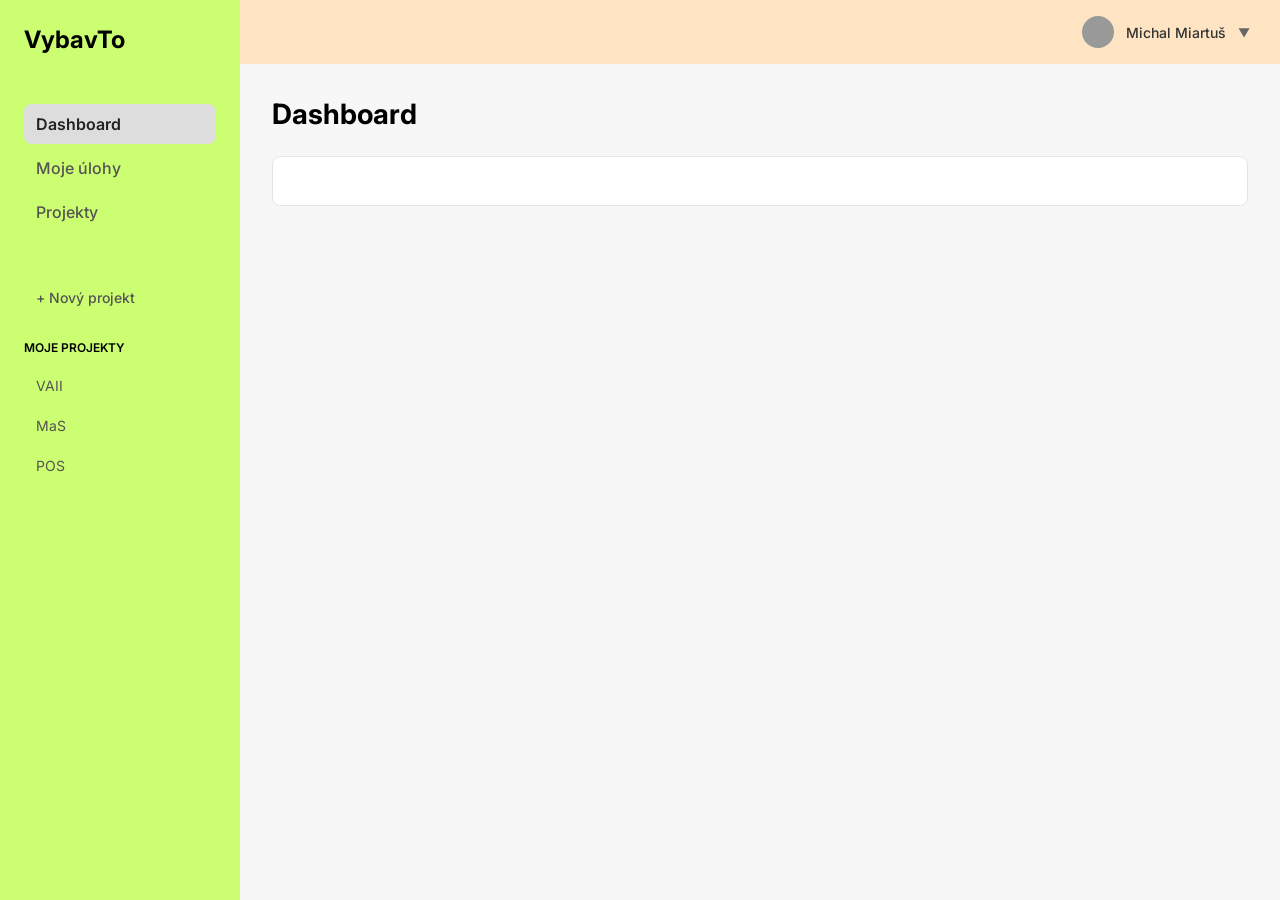
==== html/index.html @ 931cc240 "Pridanie základného rozloženia aplikácie. HTML, CSS, JS." ====
<!DOCTYPE html>
<html lang="sk">
<head>
    <meta charset="UTF-8">
    <meta name="viewport" content="width=device-width, initial-scale=1.0">
    <link href="https://fonts.googleapis.com/css2?family=Inter:wght@400;500;600;700&display=swap" rel="stylesheet">
    <title>VybavTo</title>
    <link rel="stylesheet" href="style.css">
    <script src="script.js" defer></script>
</head>
<body>
    <div class="app-container">
        <aside>
            <h1>VybavTo</h1>
            <nav>
                <ul>
                    <li><a href="" class="active">Dashboard</a></li>
                    <li><a href="">Moje úlohy</a></li>
                    <li><a href="">Projekty</a></li>
                </ul>
            </nav>
            <section>
                <button>+ Nový projekt</button>
                <h2>Moje projekty</h2>
                <ul>
                    <li><a href="">VAII</a></li>
                    <li><a href="">MaS</a></li>
                    <li><a href="">POS</a></li>
                </ul>
            </section>
        </aside>
        <header>
            <button class="mobile-menu-toggle" type="button" aria-expanded="false" aria-label="Otvoriť navigáciu">
                ☰
            </button>
            <button type="button" class="user-menu-toggle">
                <span class="avatar"></span>
                <span class="user-name">Michal Miartuš</span>
                <span class="user-menu-arrow">▼</span>
            </button>
        </header>
        <main>
            <div class="dashboard-content">
                <h2>Dashboard</h2>
                <div class="content-placeholder">

                </div>
            </div>
        </main>
    </div>
</body>
</html>
---- html/style.css ----
* {
    margin: 0;
    box-sizing: border-box;
}

body {
    color: black;
    font-family: Inter, sans-serif;
}

.app-container {
    display: grid;
    grid-template-columns: 240px 1fr;
    grid-template-rows: 64px 1fr;
    min-height: 100vh;
}

aside {
    grid-row: 1 / 3;
    background-color: #cbff71;
    padding: 24px;
    display: flex;
    flex-direction: column;
    row-gap: 48px;
}

nav ul {
    display: flex;
    flex-direction: column;
    list-style: none;
    padding: 0;
    gap: 4px;
}

nav a {
    display: block;
    padding: 8px 12px;
    font-size: 16px;
    font-weight: 500;
    line-height: 24px;
    color: #555353;
    text-decoration: none;
    transition: background-color 0.2s;
}

aside section ul {
    display: flex;
    flex-direction: column;
    list-style: none;
    padding: 0;
    gap: 4px;
}

aside section a {
    display: block;
    padding: 8px 12px;
    text-decoration: none;
    line-height: 20px;
    font-size: 14px;
    color: #555353;
}

aside section h2 {
    font-size: 12px;
    font-weight: 600;
    line-height: 16px;
    text-transform: uppercase;
    margin-bottom: 12px;
}

aside section button {
    margin-bottom: 24px;
    font-size: 14px;
    font-weight: 500;
    border: none;
    background: none;
    color: #555353;
    cursor: pointer;
    font-family: inherit;
    padding: 8px 12px;
    line-height: 20px;
}

aside h1 {
    font-size: 24px;
    font-weight: 700;
    line-height: 32px;
}

header {
    display: flex;
    justify-content: flex-end;
    align-items: center;
    padding: 0 24px;
    background-color: bisque;
}

.user-menu-toggle {
    display: flex;
    align-items: center;
    gap: 12px;
    border: none;
    background: none;
    cursor: pointer;
    font-family: inherit;
}

.avatar {
    width: 32px;
    height: 32px;
    background-color: #999999;
    border-radius: 50%;
}

.user-name {
    font-size: 14px;
    font-weight: 500;
    color: #333333;
}

.user-menu-arrow {
    font-size: 12px;
    color: #666666;
}

main {
    background-color: #f7f7f7;
    padding: 32px;
}

.content-placeholder {
    width: 100%;
    padding: 24px;
    background-color: white;
    border: 1px solid #e5e5e5;
    border-radius: 8px;
}

main h2 {
    margin-bottom: 24px;
    font-size: 28px;
    font-weight: 700;
    line-height: 36px;
}

.dashboard-content {
    width: 100%;
    max-width: 1200px;
    margin: 0 auto;
}

nav a.active {
    background-color: #DDDDDD;
    color: #222222;
    font-weight: 600;
    border-radius: 8px;
}

nav a:hover:not(.active) {
    background-color: #eaeaea;
    border-radius: 8px;
}

nav a:focus-visible {
    outline: 2px solid #555555;
    outline-offset: 2px;
}

.mobile-menu-toggle {
    display: none;
    background: none;
    border: none;
    font-size: 24px;
    color: #333333;
    cursor: pointer;
}

@media (max-width: 768px) {
    aside {
        display: none;
    }

    .app-container {
        grid-template-columns: 1fr;
    }

    main {
        padding: 16px;
    }

    header {
        padding: 0 16px;
        justify-content: space-between;
    }

    main h2 {
        font-size: 24px;
        line-height: 32px;
    }

    .mobile-menu-toggle {
        display: block;
    }

    aside.open {
        display: flex;
        position: fixed;
        top: 64px;
        left: 0;
        bottom: 0;
        width: 240px;
        overflow-y: auto;
        z-index: 100;
    }
}
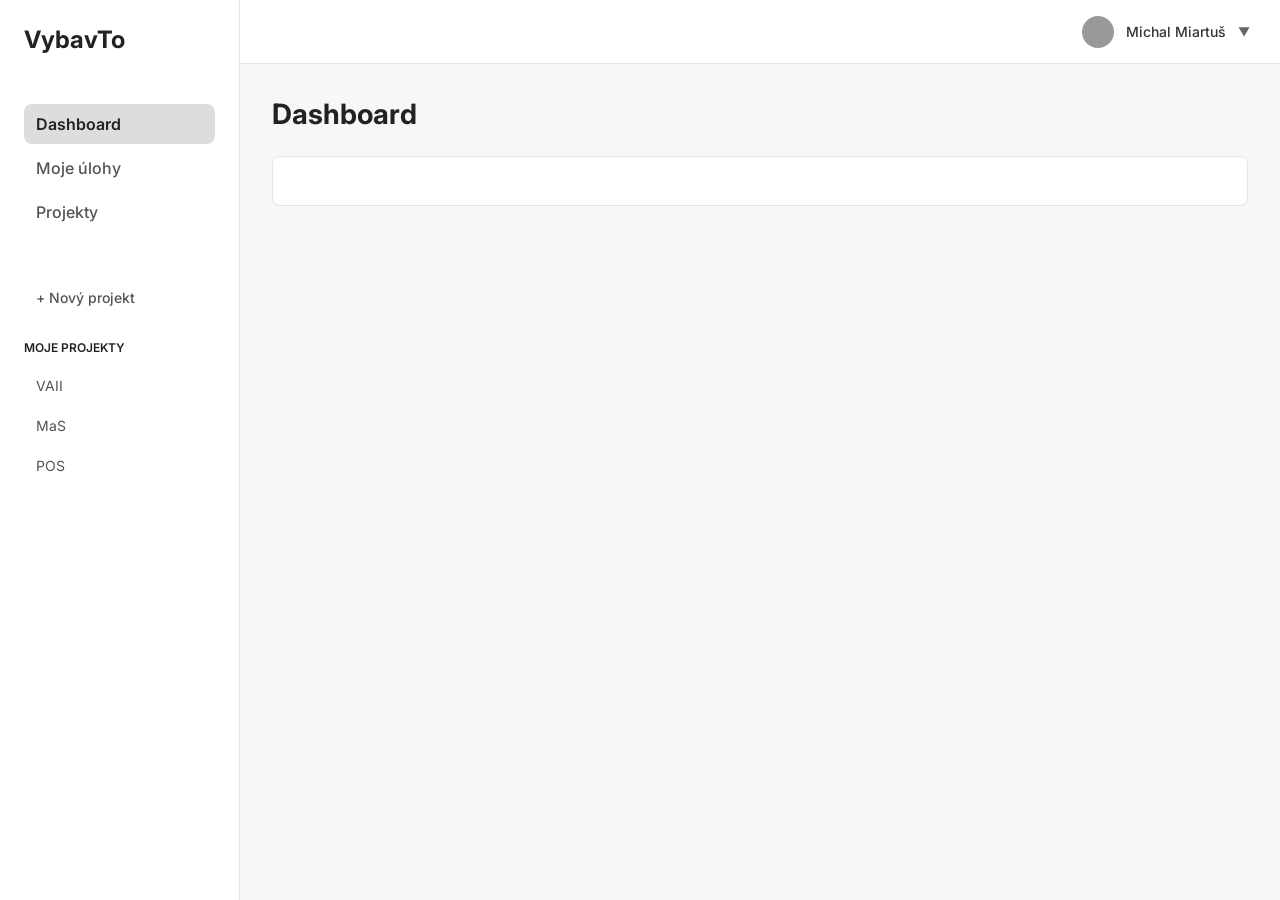
==== commit 4a22fd23: "Dokoncenie prvej stranky." ====
--- a/html/index.html
+++ b/html/index.html
@@ -10,7 +10,7 @@
 </head>
 <body>
     <div class="app-container">
-        <aside>
+        <aside id="mobile-sidebar">
             <h1>VybavTo</h1>
             <nav>
                 <ul>
@@ -30,7 +30,8 @@
             </section>
         </aside>
         <header>
-            <button class="mobile-menu-toggle" type="button" aria-expanded="false" aria-label="Otvoriť navigáciu">
+            <button class="mobile-menu-toggle" type="button" aria-expanded="false" aria-label="Otvoriť navigáciu"
+                    aria-controls="mobile-sidebar">
                 ☰
             </button>
             <button type="button" class="user-menu-toggle">
--- a/html/style.css
+++ b/html/style.css
@@ -1,10 +1,20 @@
+:root {
+    --color-surface: #ffffff;
+    --color-background: #f7f7f7;
+    --color-text: #222222;
+    --color-muted: #666666;
+    --color-border: #e5e5e5;
+    --color-hover: #eeeeee;
+    --color-active: #dddddd;
+}
+
 * {
     margin: 0;
     box-sizing: border-box;
 }
 
 body {
-    color: black;
+    color: var(--color-text);
     font-family: Inter, sans-serif;
 }
 
@@ -17,11 +27,12 @@
 
 aside {
     grid-row: 1 / 3;
-    background-color: #cbff71;
+    background-color: var(--color-surface);
     padding: 24px;
     display: flex;
     flex-direction: column;
     row-gap: 48px;
+    border-right: 1px solid var(--color-border);
 }
 
 nav ul {
@@ -92,7 +103,8 @@
     justify-content: flex-end;
     align-items: center;
     padding: 0 24px;
-    background-color: bisque;
+    background-color: var(--color-surface);
+    border-bottom: 1px solid var(--color-border);
 }
 
 .user-menu-toggle {
@@ -120,19 +132,19 @@
 
 .user-menu-arrow {
     font-size: 12px;
-    color: #666666;
+    color: var(--color-muted);
 }
 
 main {
-    background-color: #f7f7f7;
+    background-color: var(--color-background);
     padding: 32px;
 }
 
 .content-placeholder {
     width: 100%;
     padding: 24px;
-    background-color: white;
-    border: 1px solid #e5e5e5;
+    background-color: var(--color-surface);
+    border: 1px solid var(--color-border);
     border-radius: 8px;
 }
 
@@ -150,14 +162,14 @@
 }
 
 nav a.active {
-    background-color: #DDDDDD;
-    color: #222222;
+    background-color: var(--color-active);
+    color: var(--color-text);
     font-weight: 600;
     border-radius: 8px;
 }
 
 nav a:hover:not(.active) {
-    background-color: #eaeaea;
+    background-color: var(--color-hover);
     border-radius: 8px;
 }
 
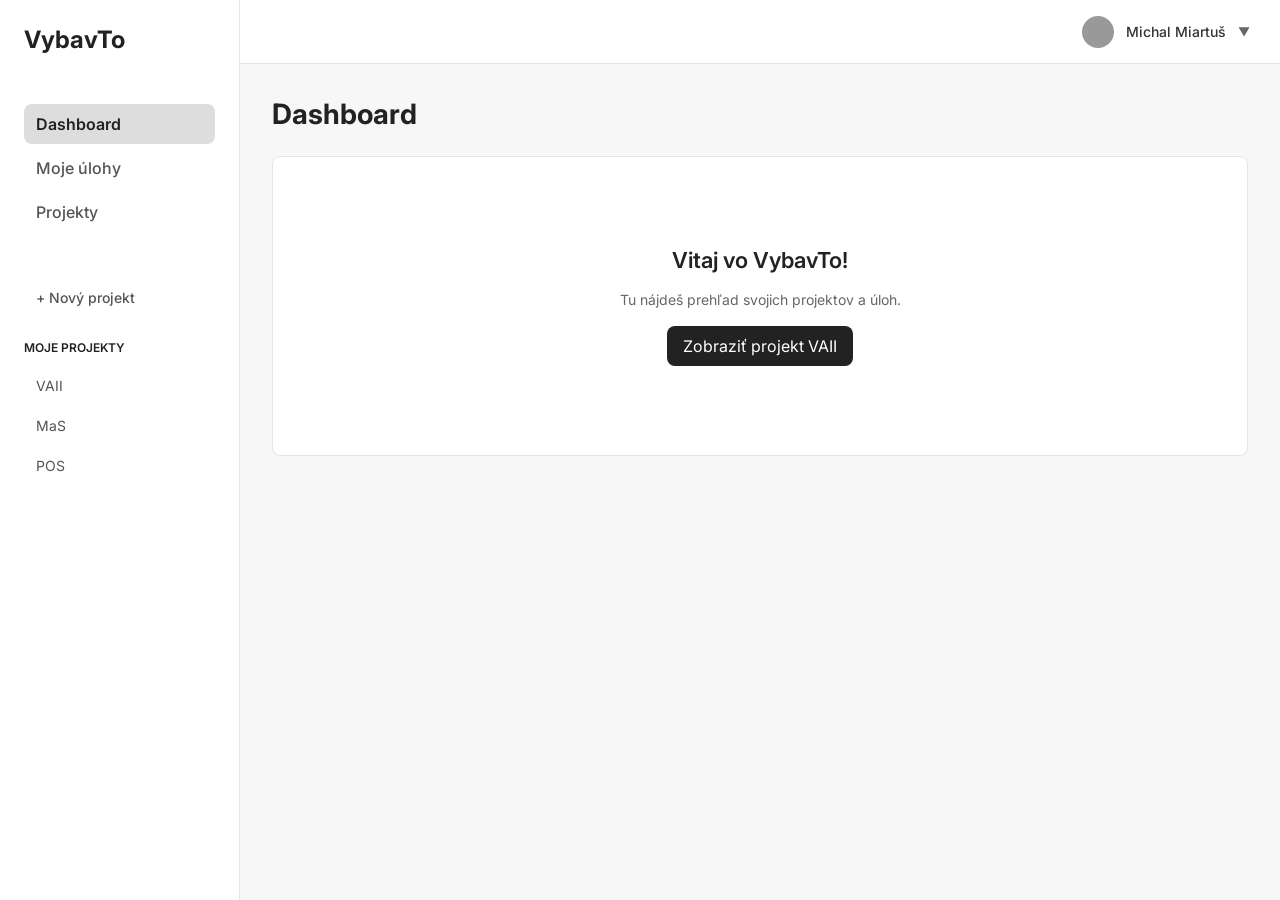
==== commit 75cd4bfa: "Dokoncenie implementacie netrivialnej stranky." ====
--- a/html/index.html
+++ b/html/index.html
@@ -14,7 +14,7 @@
             <h1>VybavTo</h1>
             <nav>
                 <ul>
-                    <li><a href="" class="active">Dashboard</a></li>
+                    <li><a href="index.html" class="active" aria-current="page">Dashboard</a></li>
                     <li><a href="">Moje úlohy</a></li>
                     <li><a href="">Projekty</a></li>
                 </ul>
@@ -23,7 +23,7 @@
                 <button>+ Nový projekt</button>
                 <h2>Moje projekty</h2>
                 <ul>
-                    <li><a href="">VAII</a></li>
+                    <li><a href="project.html">VAII</a></li>
                     <li><a href="">MaS</a></li>
                     <li><a href="">POS</a></li>
                 </ul>
@@ -43,8 +43,10 @@
         <main>
             <div class="dashboard-content">
                 <h2>Dashboard</h2>
-                <div class="content-placeholder">
-
+                <div class="content-placeholder dashboard-empty">
+                    <h3>Vitaj vo VybavTo!</h3>
+                    <p>Tu nájdeš prehľad svojich projektov a úloh.</p>
+                    <a href="project.html" class="dashboard-link">Zobraziť projekt VAII</a>
                 </div>
             </div>
         </main>
--- a/html/style.css
+++ b/html/style.css
@@ -51,6 +51,9 @@
     line-height: 24px;
     color: #555353;
     text-decoration: none;
+}
+
+aside a {
     transition: background-color 0.2s;
 }
 
@@ -161,19 +164,19 @@
     margin: 0 auto;
 }
 
-nav a.active {
+aside a.active {
     background-color: var(--color-active);
     color: var(--color-text);
     font-weight: 600;
     border-radius: 8px;
 }
 
-nav a:hover:not(.active) {
+aside a:hover:not(.active) {
     background-color: var(--color-hover);
     border-radius: 8px;
 }
 
-nav a:focus-visible {
+aside a:focus-visible {
     outline: 2px solid #555555;
     outline-offset: 2px;
 }
@@ -185,6 +188,241 @@
     font-size: 24px;
     color: #333333;
     cursor: pointer;
+}
+
+.kanban-board {
+    display: grid;
+    grid-template-columns: repeat(3, minmax(0, 1fr));
+    gap: 16px;
+}
+
+.kanban-column {
+    background-color: var(--color-background);
+    border-radius: 8px;
+    padding: 16px;
+    display: flex;
+    flex-direction: column;
+    gap: 24px;
+}
+
+.task-card {
+    background-color: var(--color-surface);
+    padding: 16px;
+    border: 1px solid var(--color-border);
+    border-radius: 8px;
+    display: flex;
+    flex-direction: column;
+    gap: 8px;
+    transition: border-color 0.2s, box-shadow 0.2s;
+}
+
+.task-card:hover {
+    border-color: #cccccc;
+    box-shadow: 0 2px 8px rgba(0, 0, 0, 0.06);
+}
+
+.kanban-column h3 {
+    font-size: 14px;
+    font-weight: 600;
+    border-bottom: 1px solid var(--color-border);
+    padding-bottom: 12px;
+}
+
+.task-card h4 {
+    font-size: 14px;
+    font-weight: 600;
+}
+
+.task-priority {
+    font-size: 12px;
+    color: var(--color-muted);
+    background-color: var(--color-hover);
+    padding: 4px 8px;
+    border: 1px solid var(--color-border);
+    border-radius: 4px;
+    font-weight: 500;
+    align-self: flex-start;
+}
+
+.task-list {
+    display: flex;
+    flex-direction: column;
+    gap: 12px;
+}
+
+.project-header {
+    display: flex;
+    justify-content: space-between;
+    align-items: center;
+    margin-bottom: 24px;
+}
+
+.project-header h2 {
+    margin-bottom: 0;
+}
+
+.project-header button {
+    background-color: var(--color-hover);
+    color: var(--color-text);
+    font-size: 14px;
+    font-weight: 500;
+    line-height: 20px;
+    padding: 10px 16px;
+    border-radius: 8px;
+    border: none;
+    cursor: pointer;
+    font-family: inherit;
+    transition: background-color 0.2s;
+}
+
+.project-header button:hover:not(.primary-action) {
+    background-color: var(--color-active);
+}
+
+.project-actions {
+    display: flex;
+    gap: 12px;
+}
+
+.project-info p {
+    font-size: 14px;
+    color: var(--color-muted);
+    margin-top: 4px;
+}
+
+.project-filters {
+    display: grid;
+    grid-template-columns: 3fr repeat(3, 1fr);
+    gap: 16px;
+    margin-bottom: 24px;
+}
+
+.project-filters input,
+.project-filters select {
+    width: 100%;
+    padding: 10px 12px;
+    background-color: var(--color-surface);
+    border: 1px solid var(--color-border);
+    border-radius: 6px;
+    font-size: 14px;
+    font-family: inherit;
+}
+
+.project-filters input:focus-visible,
+.project-filters select:focus-visible,
+.dashboard-link:focus-visible {
+    outline: 2px solid #555555;
+    outline-offset: 2px;
+}
+
+button:focus-visible {
+    outline: 2px solid #555555;
+    outline-offset: 2px;
+}
+
+.task-meta {
+    font-size: 13px;
+    color: var(--color-muted);
+}
+
+.task-footer {
+    display: flex;
+    justify-content: space-between;
+    align-items: center;
+    flex-wrap: wrap;
+    gap: 8px;
+}
+
+.project-header .primary-action {
+    background-color: var(--color-text);
+    color: var(--color-surface);
+}
+
+.project-header .primary-action:hover {
+    background-color: #444444;
+}
+
+.column-count {
+    display: inline-flex;
+    align-items: center;
+    justify-content: center;
+    width: 24px;
+    height: 24px;
+    border-radius: 50%;
+    background-color: var(--color-active);
+    color: var(--color-muted);
+    font-size: 12px;
+    font-weight: 600;
+    vertical-align: middle;
+    margin-left: 8px;
+}
+
+.priority-high {
+    background-color: #fce8e8;
+    color: #a33a3a;
+    border-color: #f2c7c7;
+}
+
+.priority-medium {
+    background-color: #fff2d9;
+    color: #946200;
+    border-color: #f3dca9;
+}
+
+.priority-low {
+    background-color: #e7f3ea;
+    color: #31734a;
+    border-color: #c9e3d0;
+}
+
+.dashboard-empty {
+    display: flex;
+    flex-direction: column;
+    align-items: center;
+    justify-content: center;
+    gap: 16px;
+    min-height: 300px;
+    text-align: center;
+}
+
+.dashboard-link {
+    padding: 10px 16px;
+    background-color: var(--color-text);
+    color: var(--color-surface);
+    border-radius: 8px;
+    text-decoration: none;
+    transition: background-color 0.2s;
+}
+
+.dashboard-link:hover {
+    background-color: #444444;
+}
+
+.dashboard-empty h3 {
+    font-size: 22px;
+    font-weight: 600;
+}
+
+.dashboard-empty p {
+    font-size: 14px;
+    color: var(--color-muted);
+    line-height: 1.5;
+    max-width: 320px;
+    width: 100%;
+}
+
+@media (max-width: 1100px) {
+    .kanban-board {
+        grid-template-columns: 1fr;
+    }
+
+    .project-filters {
+        grid-template-columns: repeat(2, 1fr);
+    }
+
+    .project-filters input {
+        grid-column: 1/3;
+    }
 }
 
 @media (max-width: 768px) {
@@ -224,4 +462,18 @@
         overflow-y: auto;
         z-index: 100;
     }
+
+    .project-header {
+        flex-direction: column;
+        align-items: flex-start;
+        gap: 12px;
+    }
+
+    .project-filters {
+        grid-template-columns: 1fr;
+    }
+
+    .project-filters input {
+        grid-column: 1/2;
+    }
 }
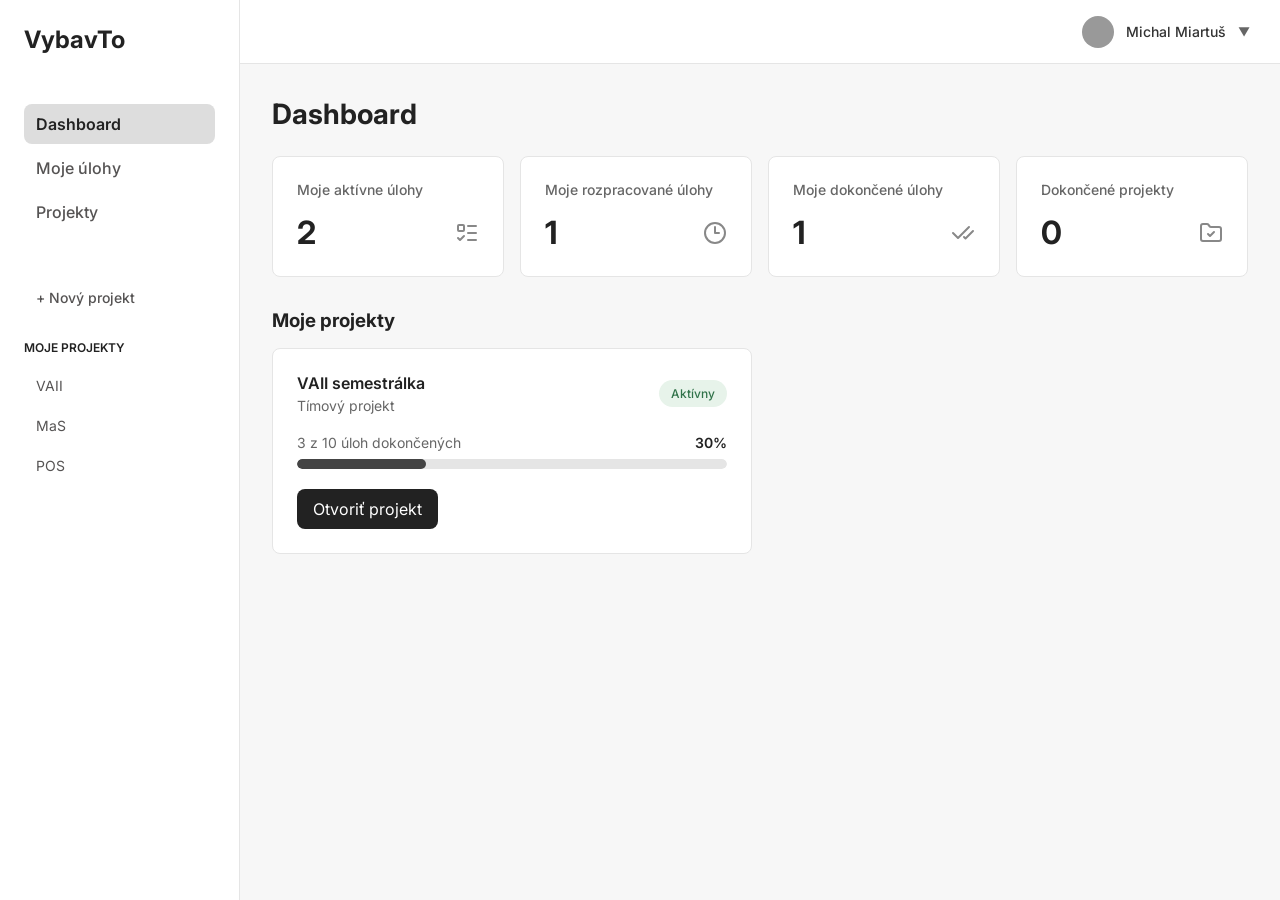
==== commit 28e16b7e: "Dokoncenie ulohy" ====
--- a/html/index.html
+++ b/html/index.html
@@ -43,11 +43,66 @@
         <main>
             <div class="dashboard-content">
                 <h2>Dashboard</h2>
-                <div class="content-placeholder dashboard-empty">
-                    <h3>Vitaj vo VybavTo!</h3>
-                    <p>Tu nájdeš prehľad svojich projektov a úloh.</p>
-                    <a href="project.html" class="dashboard-link">Zobraziť projekt VAII</a>
-                </div>
+
+                <section class="dashboard-stats" aria-label="Moje štatistiky">
+                    <article class="stat-card">
+                        <h3>Moje aktívne úlohy</h3>
+                        <div class="stat-card-bottom">
+                            <p class="stat-value">2</p>
+                            <img src="icons/list-todo.svg" alt="" class="stat-icon">
+                        </div>
+                    </article>
+
+                    <article class="stat-card">
+                        <h3>Moje rozpracované úlohy</h3>
+                        <div class="stat-card-bottom">
+                            <p class="stat-value">1</p>
+                            <img src="icons/clock-3.svg" alt="" class="stat-icon">
+                        </div>
+                    </article>
+
+                    <article class="stat-card">
+                        <h3>Moje dokončené úlohy</h3>
+                        <div class="stat-card-bottom">
+                            <p class="stat-value">1</p>
+                            <img src="icons/check-check.svg" alt="" class="stat-icon">
+                        </div>
+                    </article>
+
+                    <article class="stat-card">
+                        <h3>Dokončené projekty</h3>
+                        <div class="stat-card-bottom">
+                            <p class="stat-value">0</p>
+                            <img src="icons/folder-check.svg" alt="" class="stat-icon">
+                        </div>
+                    </article>
+                </section>
+
+                <section class="dashboard-projects">
+                    <h3>Moje projekty</h3>
+
+                    <div class="projects-grid">
+                        <article class="project-card">
+                            <div class="project-card-header">
+                                <div class="project-card-info">
+                                    <h4>VAII semestrálka</h4>
+                                    <p>Tímový projekt</p>
+                                </div>
+                                <span class="project-status">Aktívny</span>
+                            </div>
+                            <div class="project-progress">
+                                <div class="project-progress-header">
+                                    <label for="vaii-progres">3 z 10 úloh dokončených</label>
+                                    <span>30%</span>
+                                </div>
+                                <progress id="vaii-progres" value="3" max="10">30%</progress>
+                            </div>
+                            <a href="project.html" class="project-card-link">
+                                Otvoriť projekt
+                            </a>
+                        </article>
+                    </div>
+                </section>
             </div>
         </main>
     </div>
--- a/html/style.css
+++ b/html/style.css
@@ -310,7 +310,7 @@
 
 .project-filters input:focus-visible,
 .project-filters select:focus-visible,
-.dashboard-link:focus-visible {
+.project-card-link:focus-visible {
     outline: 2px solid #555555;
     outline-offset: 2px;
 }
@@ -375,17 +375,112 @@
     border-color: #c9e3d0;
 }
 
-.dashboard-empty {
-    display: flex;
-    flex-direction: column;
-    align-items: center;
-    justify-content: center;
+.dashboard-stats {
+    display: grid;
+    grid-template-columns: repeat(4, minmax(0, 1fr));
     gap: 16px;
-    min-height: 300px;
-    text-align: center;
-}
-
-.dashboard-link {
+}
+
+.stat-card {
+    background-color: var(--color-surface);
+    border: 1px solid var(--color-border);
+    border-radius: 8px;
+    padding: 24px;
+    display: flex;
+    flex-direction: column;
+    gap: 16px;
+}
+
+.stat-card h3 {
+    font-size: 14px;
+    font-weight: 500;
+    color: var(--color-muted);
+}
+
+.stat-value {
+    font-size: 32px;
+    font-weight: 700;
+    line-height: 1.2;
+}
+
+.project-card-header {
+    display: flex;
+    justify-content: space-between;
+    align-items: center;
+    gap: 16px;
+}
+
+.project-card {
+    background-color: var(--color-surface);
+    border: 1px solid var(--color-border);
+    border-radius: 8px;
+    padding: 24px;
+    display: flex;
+    flex-direction: column;
+    gap: 20px;
+}
+
+.dashboard-projects {
+    margin-top: 32px;
+}
+
+.dashboard-projects h3 {
+    margin-bottom: 16px;
+}
+
+.project-status {
+    background-color: #e7f3ea;
+    color: #31734a;
+    font-size: 12px;
+    font-weight: 500;
+    padding: 6px 12px;
+    border-radius: 9999px;
+    white-space: nowrap;
+}
+
+.project-progress {
+    display: flex;
+    flex-direction: column;
+    gap: 8px;
+}
+
+.project-progress progress {
+    width: 100%;
+    height: 10px;
+    appearance: none;
+    border: none;
+    border-radius: 9999px;
+    overflow: hidden;
+}
+
+.project-progress progress::-webkit-progress-bar {
+    background-color: var(--color-border);
+    border-radius: 9999px;
+}
+
+.project-progress progress::-webkit-progress-value {
+    background-color: #444444;
+    border-radius: 9999px;
+}
+
+.project-progress progress::-moz-progress-bar {
+    background-color: #444444;
+    border-radius: 9999px;
+}
+
+.project-card-info h4 {
+    font-size: 16px;
+    font-weight: 600;
+}
+
+.project-card-info p {
+    font-size: 14px;
+    color: var(--color-muted);
+    margin-top: 4px;
+}
+
+.project-card-link {
+    align-self: flex-start;
     padding: 10px 16px;
     background-color: var(--color-text);
     color: var(--color-surface);
@@ -394,21 +489,45 @@
     transition: background-color 0.2s;
 }
 
-.dashboard-link:hover {
+.project-card-link:hover {
     background-color: #444444;
 }
 
-.dashboard-empty h3 {
-    font-size: 22px;
+.project-progress-header {
+    display: flex;
+    justify-content: space-between;
+    align-items: center;
+    gap: 8px;
+}
+
+.project-progress-header label {
+    font-size: 14px;
+    color: var(--color-muted);
+}
+
+.project-progress-header span {
+    font-size: 14px;
     font-weight: 600;
 }
 
-.dashboard-empty p {
-    font-size: 14px;
-    color: var(--color-muted);
-    line-height: 1.5;
-    max-width: 320px;
-    width: 100%;
+.projects-grid {
+    display: grid;
+    grid-template-columns: repeat(2, minmax(0, 1fr));
+    gap: 16px;
+}
+
+.stat-card-bottom {
+    display: flex;
+    justify-content: space-between;
+    align-items: center;
+    gap: 12px;
+    margin-top: auto;
+}
+
+.stat-icon {
+    width: 24px;
+    height: 24px;
+    flex-shrink: 0;
 }
 
 @media (max-width: 1100px) {
@@ -422,6 +541,10 @@
 
     .project-filters input {
         grid-column: 1/3;
+    }
+
+    .dashboard-stats {
+        grid-template-columns: repeat(2, minmax(0, 1fr));
     }
 }
 
@@ -476,4 +599,8 @@
     .project-filters input {
         grid-column: 1/2;
     }
+
+    .projects-grid {
+        grid-template-columns: minmax(0, 1fr);
+    }
 }
